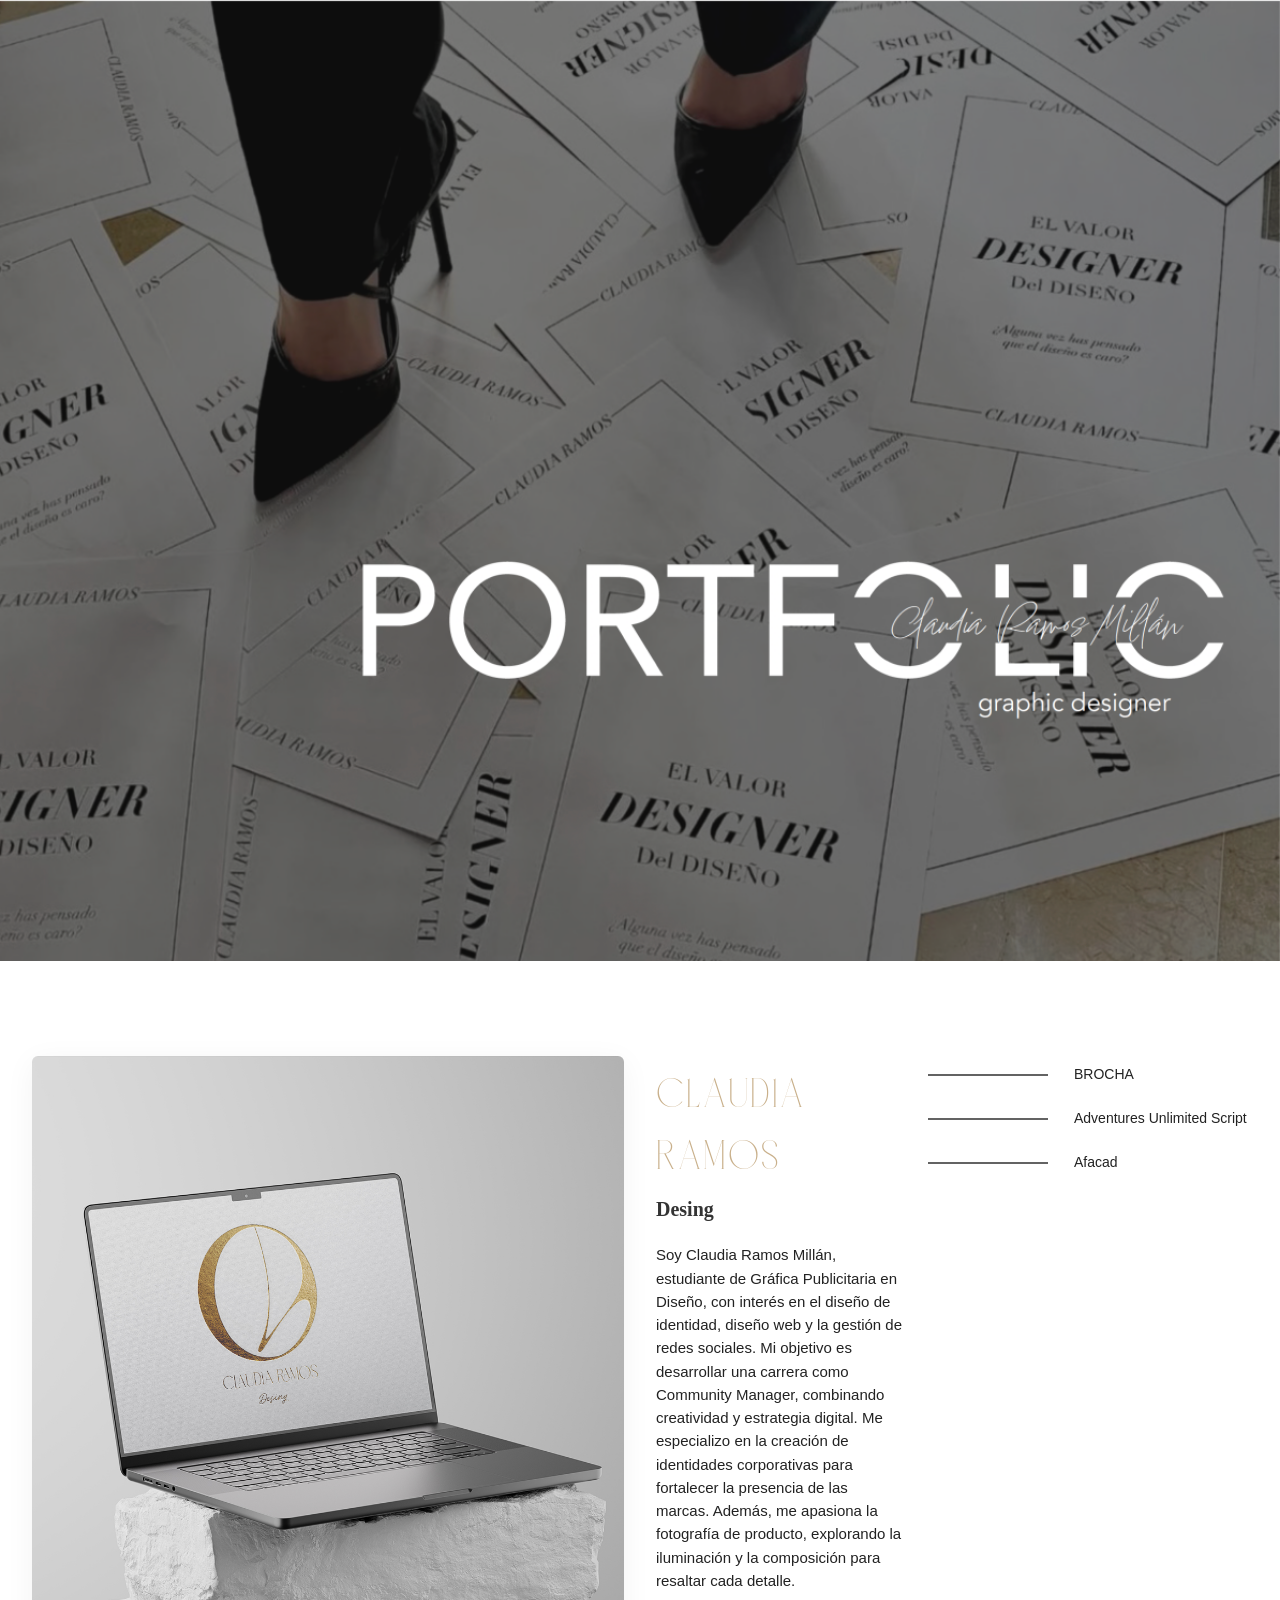
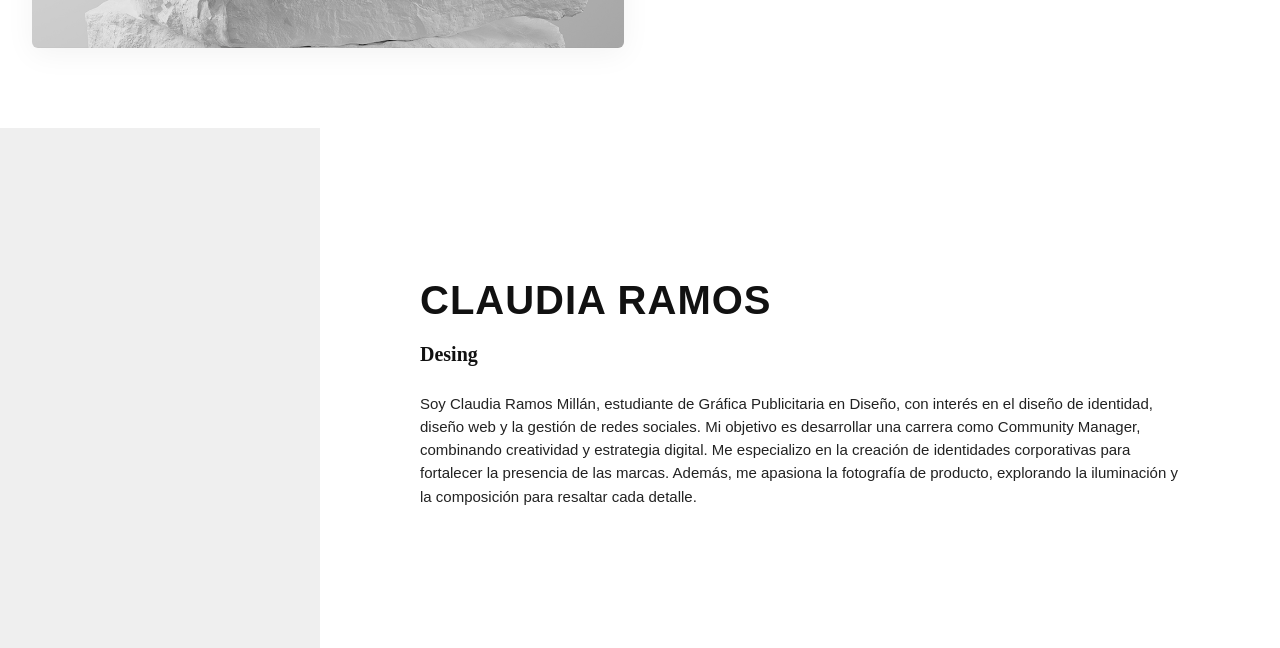
==== index.html @ 45e0f806 "Subida inicial" ====
<!DOCTYPE html>
<html lang="es">
<head>
  <meta charset="utf-8" />
  <meta name="viewport" content="width=device-width,initial-scale=1" />
  <title>Portfolio — Claudia Ramos</title>
  <link rel="stylesheet" href="estilos.css">
</head>
<body>

  <section class="hero">

    <img class="work-logo" src="IMG/Captura de pantalla 2025-12-04 a las 20.33.02.png" alt="Logo" />
   
  </section>



  <section class="work-section">
    <div class="work-left">
    
      <img id="mac" src="IMG/05 Macbook Pro On White Rock Mockup.jpg" alt="Mockup / logo grande" class="work-image" />
    </div>

    <div class="work-right">

      <div class="info-lines">
        <div class="info-text">
          <h2 class="info-text h2">CLAUDIA RAMOS</h2>
          <h3>Desing</h3>

          <p>
            Soy Claudia Ramos Millán, estudiante de Gráfica Publicitaria en Diseño,
            con interés en el diseño de identidad, diseño web y la gestión de redes sociales.
            Mi objetivo es desarrollar una carrera como Community Manager, combinando
            creatividad y estrategia digital. Me especializo en la creación de identidades
            corporativas para fortalecer la presencia de las marcas. Además, me apasiona
            la fotografía de producto, explorando la iluminación y la composición para
            resaltar cada detalle.
          </p>
        </div>

    
        <div class="lines-column">
          <div class="line-item"><div class="line"></div><span>BROCHA</span></div>
          <div class="line-item"><div class="line"></div><span>Adventures Unlimited Script</span></div>
          <div class="line-item"><div class="line"></div><span>Afacad</span></div>
        </div>
      </div>
    </div>
  </section>


  <section class="bio-section">
    <div class="bio-left"></div>

    <div class="bio-right">
      <h2 class="info-text h2">CLAUDIA RAMOS</h2>
      <h3>Desing</h3>

      <p>
        Soy Claudia Ramos Millán, estudiante de Gráfica Publicitaria en Diseño, con interés en el diseño
        de identidad, diseño web y la gestión de redes sociales. Mi objetivo es desarrollar una carrera
        como Community Manager, combinando creatividad y estrategia digital. Me especializo en la creación
        de identidades corporativas para fortalecer la presencia de las marcas. Además, me apasiona la
        fotografía de producto, explorando la iluminación y la composición para resaltar cada detalle.
      </p>
    </div>
  </section>

</body>
</html>
---- estilos.css ----
* {
    box-sizing: border-box;
    margin: 0;
    padding: 0;
}

:root {
    --max-width: 1200px;
    --gutter: 32px;
    --muted: #efefef;
    --text: #111;
    --accent: #c9b08b;
    --font-sans: "Helvetica Neue", Arial, sans-serif;
    --font-script: "Segoe Script", "Brush Script MT", cursive;
}

body {
    font-family: var(--font-sans);
    color: var(--text);
    line-height: 1.55;
    -webkit-font-smoothing: antialiased;
    -moz-osx-font-smoothing: grayscale;
    background: white;
    overflow-y: auto;
}

.work-section {
    display: grid;
    grid-template-columns: 1fr 1fr;
    align-items: start;
    gap: var(--gutter);
    max-width: 1400px;
    margin: 80px auto;
    padding: 0 var(--gutter);
}

.work-left {
    display: flex;
    align-items: center;
    justify-content: center;
}

.work-left .work-image {
    width: 100%;
    max-width: 700px;
    object-fit: contain;
    display: block;
    border-radius: 6px;
    box-shadow: 0 6px 30px rgba(0, 0, 0, 0.05);
}

.work-right {
    display: flex;
    flex-direction: column;
    gap: 28px;
    padding: 8px 0;
}

.work-logo {
    width: 100%;
    height: auto;
    object-fit: contain;
    opacity: 0.95;
    margin-bottom: 8px;
}

.info-lines {
    display: grid;
    grid-template-columns: 1fr 320px;
    gap: 24px;
    align-items: start;
}


.info-text h2 {
    font-size: 36px;
    letter-spacing: 2px;
    font-weight: 400;
    margin-bottom: 6px;
    font-family: 'Brocha';
    font-size: 30pt;
    color: #c9b08b;
}

.info-text h3 {
    font-family: var(--font-script);
    font-size: 20px;
    margin-bottom: 18px;
    color: #333;
}


.info-text p {
    font-size: 15px;
    color: #222;
    max-width: 100%;
    text-align: left;
}

.lines-column {
    display: flex;
    flex-direction: column;
    gap: 22px;
    justify-content: flex-start;
}

.line-item {
    display: flex;
    align-items: center;
    gap: 14px;
    font-size: 14px;
    color: #222;
}

.line {
    height: 2px;
    width: 100%;
    max-width: 120px;
    background: #222;
    margin-right: 12px;
    opacity: 0.7;
}

.bio-section {
    display: grid;
    grid-template-columns: 320px 1fr;
    gap: 0;
    align-items: stretch;
    min-height: 520px;
    margin-top: 60px;
}

.bio-left {
    background: var(--muted);
    min-height: 520px;
}

.bio-right {
    padding: 72px 56px;
    display: flex;
    flex-direction: column;
    justify-content: center;
    max-width: var(--max-width);
    margin: 0 auto;
}

.bio-right h2 {
    font-size: 40px;
    margin-bottom: 8px;
    letter-spacing: 1px;
}

.bio-right h3 {
    font-family: var(--font-script);
    font-size: 20px;
    margin-bottom: 22px;
}

.bio-right p {
    font-size: 15px;
    color: #222;
    max-width: 760px;
}

@font-face {
    font-family: Brocha;
    src: url('FNT/BORCHA\ regular.otf')
}
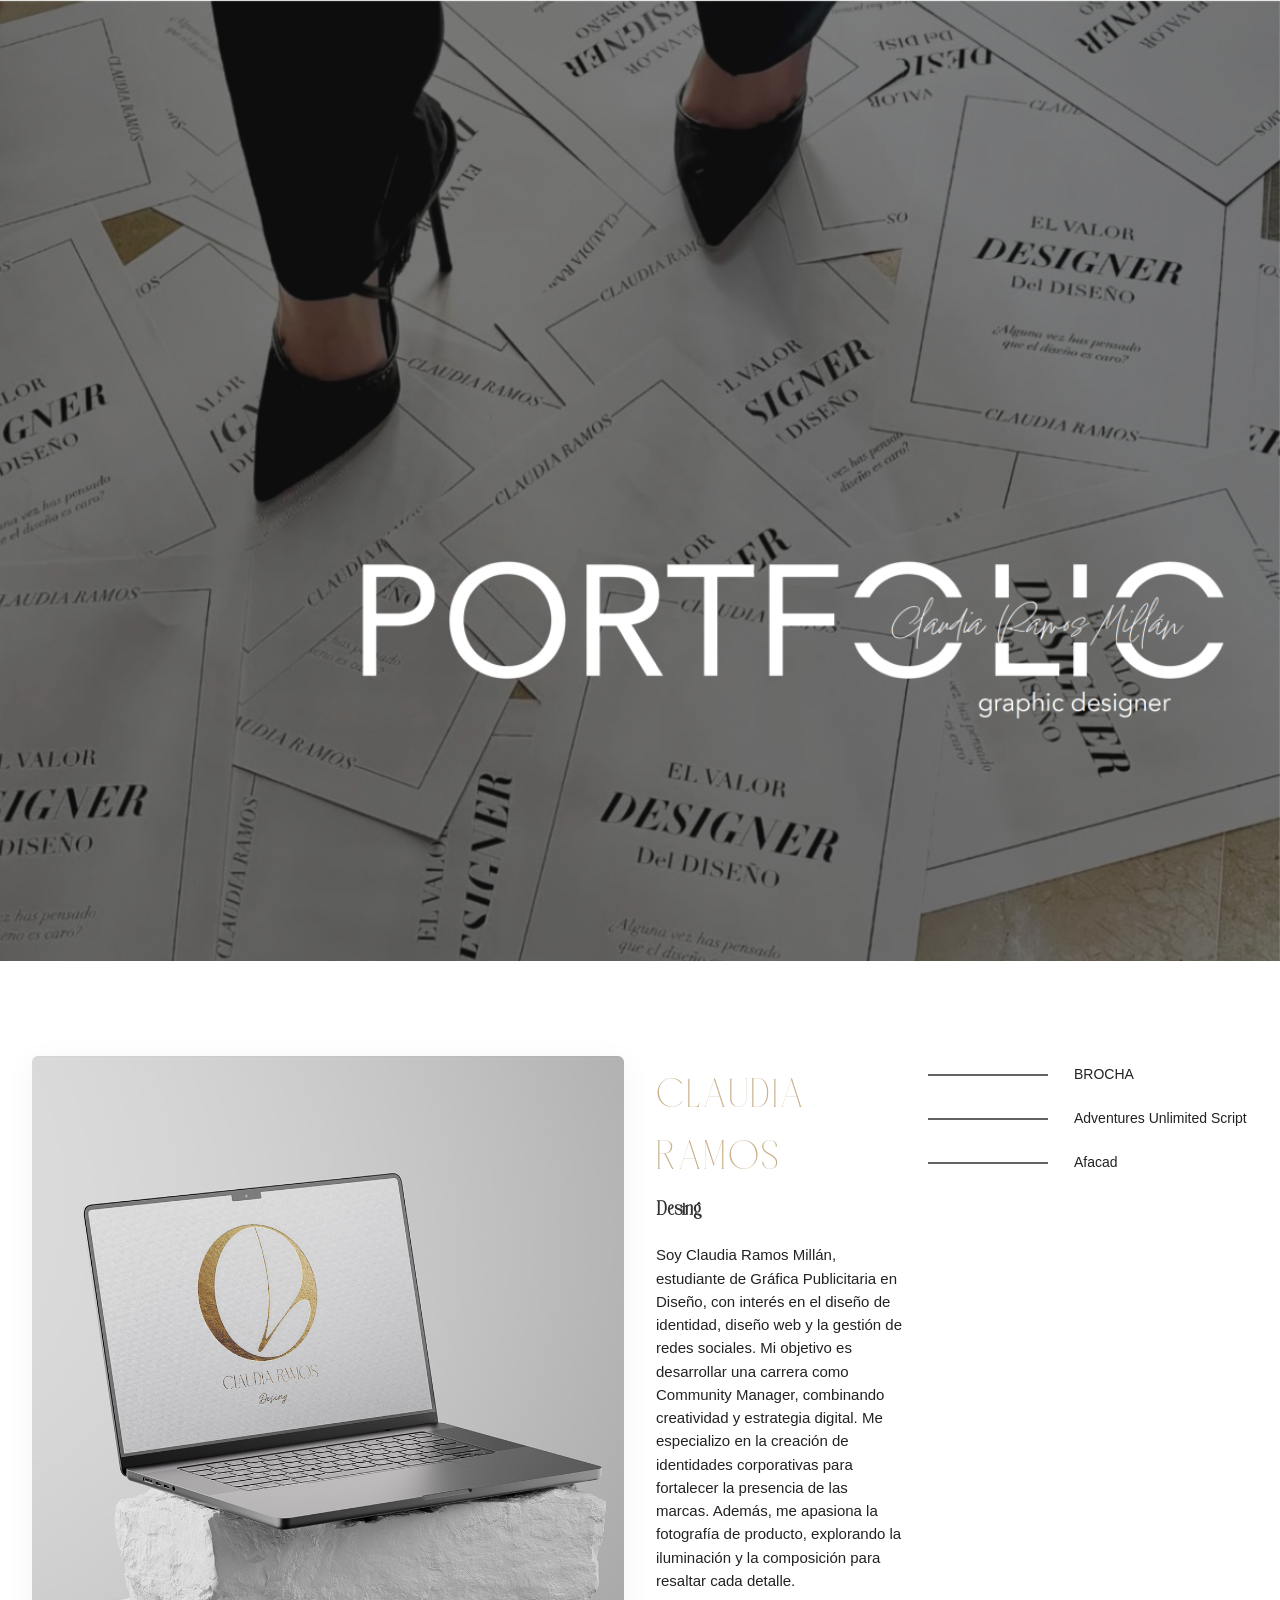
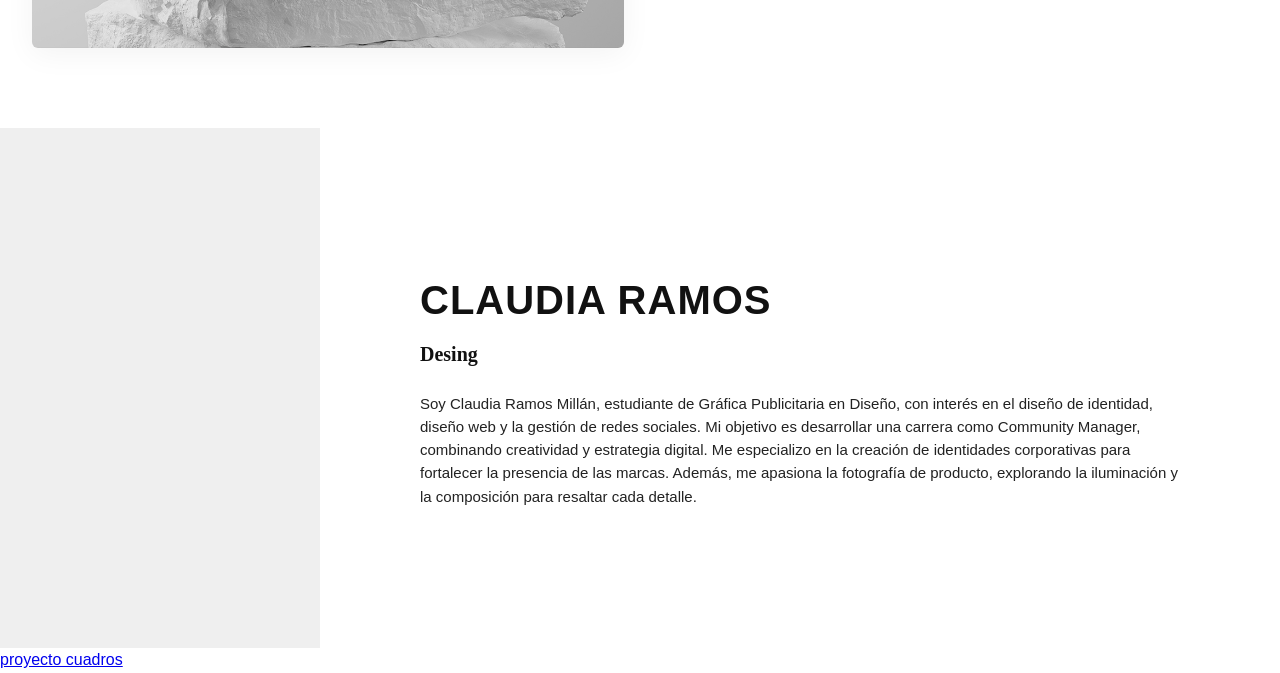
==== commit db1b8f77: "smg" ====
--- a/index.html
+++ b/index.html
@@ -27,7 +27,7 @@
       <div class="info-lines">
         <div class="info-text">
           <h2 class="info-text h2">CLAUDIA RAMOS</h2>
-          <h3>Desing</h3>
+          <h3 class="info-text h3">Desing</h3>
 
           <p>
             Soy Claudia Ramos Millán, estudiante de Gráfica Publicitaria en Diseño,
@@ -56,7 +56,7 @@
 
     <div class="bio-right">
       <h2 class="info-text h2">CLAUDIA RAMOS</h2>
-      <h3>Desing</h3>
+      <h3 class="info-text h3">Desing</h3>
 
       <p>
         Soy Claudia Ramos Millán, estudiante de Gráfica Publicitaria en Diseño, con interés en el diseño
@@ -68,5 +68,6 @@
     </div>
   </section>
 
+<a href="HTML/EJ16_JS_claudiaRamos/"> proyecto cuadros</a>
 </body>
 </html>
--- a/estilos.css
+++ b/estilos.css
@@ -83,7 +83,7 @@
 }
 
 .info-text h3 {
-    font-family: var(--font-script);
+    font-family: 'Avelire';
     font-size: 20px;
     margin-bottom: 18px;
     color: #333;
@@ -165,4 +165,9 @@
 @font-face {
     font-family: Brocha;
     src: url('FNT/BORCHA\ regular.otf')
+}
+
+@font-face {
+    font-family: Avelire ;
+    src: url(FNT/AVELIRE.ttf);
 }
